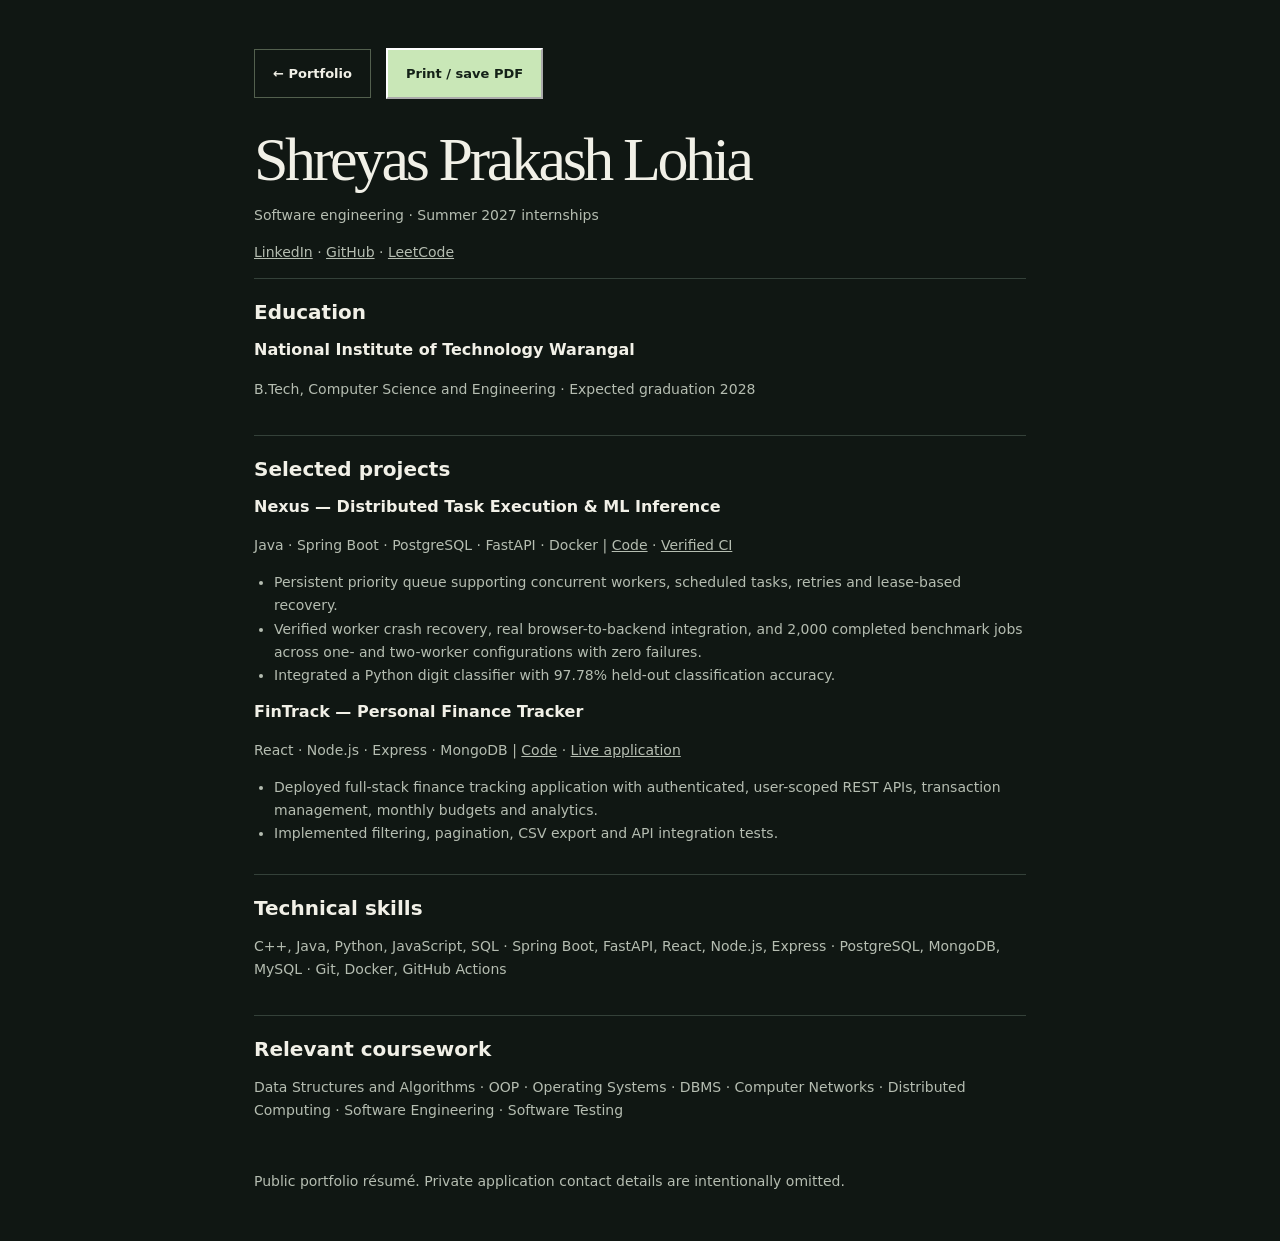
==== public/resume.html @ 27f72481 "Build editorial engineering portfolio with custom architecture diagrams and printable resume" ====
<!doctype html>
<html lang="en"><head><meta charset="utf-8"><meta name="viewport" content="width=device-width,initial-scale=1"><title>Résumé — Shreyas Prakash Lohia</title><meta name="description" content="Public résumé of Shreyas Prakash Lohia, NIT Warangal computer science undergraduate."><link rel="icon" href="mark.svg" type="image/svg+xml"><link rel="stylesheet" href="styles.css"><script defer src="site.js"></script></head>
<body><main class="resume-page"><div class="resume-toolbar"><a class="button quiet" href="index.html">← Portfolio</a><button id="print" class="button primary" type="button" hidden>Print / save PDF</button></div>
<header><h1>Shreyas Prakash Lohia</h1><p>Software engineering · Summer 2027 internships</p><p><a href="https://www.linkedin.com/in/shreyas-prakash-lohia/">LinkedIn</a> · <a href="https://github.com/ShreyasLohiaFR">GitHub</a> · <a href="https://leetcode.com/u/Shreyas_Lohia/">LeetCode</a></p></header>
<section><h2>Education</h2><h3>National Institute of Technology Warangal</h3><p>B.Tech, Computer Science and Engineering · Expected graduation 2028</p></section>
<section><h2>Selected projects</h2><h3>Nexus — Distributed Task Execution &amp; ML Inference</h3><p>Java · Spring Boot · PostgreSQL · FastAPI · Docker | <a href="https://github.com/ShreyasLohiaFR/Nexus-Distributed-Task-Execution-ML-Inference-Platform">Code</a> · <a href="https://github.com/ShreyasLohiaFR/Nexus-Distributed-Task-Execution-ML-Inference-Platform/actions/runs/45387632217">Verified CI</a></p><ul><li>Persistent priority queue supporting concurrent workers, scheduled tasks, retries and lease-based recovery.</li><li>Verified worker crash recovery, real browser-to-backend integration, and 2,000 completed benchmark jobs across one- and two-worker configurations with zero failures.</li><li>Integrated a Python digit classifier with 97.78% held-out classification accuracy.</li></ul><h3>FinTrack — Personal Finance Tracker</h3><p>React · Node.js · Express · MongoDB | <a href="https://github.com/ShreyasLohiaFR/Fintrack">Code</a> · <a href="https://fintrack-tn0w.onrender.com/">Live application</a></p><ul><li>Deployed full-stack finance tracking application with authenticated, user-scoped REST APIs, transaction management, monthly budgets and analytics.</li><li>Implemented filtering, pagination, CSV export and API integration tests.</li></ul></section>
<section><h2>Technical skills</h2><p>C++, Java, Python, JavaScript, SQL · Spring Boot, FastAPI, React, Node.js, Express · PostgreSQL, MongoDB, MySQL · Git, Docker, GitHub Actions</p></section>
<section><h2>Relevant coursework</h2><p>Data Structures and Algorithms · OOP · Operating Systems · DBMS · Computer Networks · Distributed Computing · Software Engineering · Software Testing</p></section>
<p>Public portfolio résumé. Private application contact details are intentionally omitted.</p></main></body></html>
---- public/styles.css ----
:root {
  color-scheme: dark;
  --background: #101713;
  --surface: #172019;
  --ink: #f1f0e7;
  --muted: #b5bdb1;
  --accent: #c9e7b7;
  --line: #344139;
  --mono: "SFMono-Regular", Consolas, "Liberation Mono", monospace;
  --serif: Georgia, "Times New Roman", serif;
  --sans: system-ui, -apple-system, BlinkMacSystemFont, "Segoe UI", sans-serif;
}
* { box-sizing: border-box; }
html { scroll-behavior: smooth; scroll-padding-top: 95px; }
body { margin: 0; background: var(--background); color: var(--ink); font: 16px/1.65 var(--sans); }
a { color: inherit; text-decoration: none; }
a:focus-visible, button:focus-visible { outline: 2px solid var(--accent); outline-offset: 5px; }
a:hover { color: var(--accent); }
.skip { position: absolute; top: -70px; left: 16px; z-index: 5; background: var(--accent); color: #142117; padding: 10px; }
.skip:focus { top: 10px; }
.shell { width: min(1180px, calc(100% - 96px)); margin-inline: auto; }
.site-header { width: min(1180px, calc(100% - 96px)); margin: auto; min-height: 88px; display: flex; justify-content: space-between; align-items: center; border-bottom: 1px solid var(--line); gap: 24px; }
.wordmark { display: flex; align-items: center; gap: 14px; }
.monogram { display: grid; place-content: center; width: 47px; height: 47px; border: 1px solid #768b70; font: bold 28px/1 var(--serif); letter-spacing: -2px; color: var(--accent); display: flex; align-items: center; justify-content: center; }
.monogram span { color: #f1f0e7; }
.wordmark-text { font-size: 14px; font-weight: 650; line-height: 1.5; }
.wordmark-text small { display: block; font-size: 11px; font-weight: 400; color: var(--muted); }
nav { display: flex; align-items: center; gap: 30px; font-size: 13px; }
nav a { transition: color .2s; white-space: nowrap; }
.resume-link { border: 1px solid var(--line); padding: 8px 15px; }
.hero { min-height: 680px; display: grid; grid-template-columns: 1.15fr .85fr; align-items: center; gap: 55px; padding-block: 75px; }
.kicker { display: flex; align-items: center; gap: 9px; color: var(--accent); font: 11px/1.5 var(--mono); letter-spacing: .14em; margin: 0 0 25px; }
.availability-dot, .tiny-dot { display: inline-block; flex-shrink: 0; width: 7px; height: 7px; background: var(--accent); border-radius: 50%; box-shadow: 0 0 12px #bddba16b; }
h1, h2 { font-family: var(--serif); font-weight: 400; letter-spacing: -.055em; line-height: .98; margin: 0; }
h1 { font-size: clamp(66px, 7.25vw, 112px); }
h2 { font-size: clamp(48px, 5.1vw, 76px); }
h1 em, h2 em { color: var(--accent); font-weight: 400; }
.hero-sub { max-width: 540px; font-size: clamp(17px, 1.5vw, 21px); line-height: 1.65; color: var(--muted); margin: 32px 0; }
.hero-actions { display: flex; flex-wrap: wrap; gap: 14px; }
.button { display: inline-flex; align-items: center; justify-content: space-between; gap: 24px; padding: 13px 18px; min-height: 49px; font-size: 13px; font-weight: 600; transition: background .22s, color .22s, transform .22s; }
.button:hover { transform: translateY(-2px); }
.button.primary { background: var(--accent); color: #142117; }
.button.primary:hover { background: #e0f3d3; }
.button.quiet { border: 1px solid #53604e; }
.button.quiet:hover { background: #233026; }
.hero-meta { display: flex; flex-wrap: wrap; gap: 10px 24px; font: 11px/1.6 var(--mono); color: var(--muted); margin-top: 37px; }
.hero-art { border: 1px solid var(--line); background: #131f17; box-shadow: 16px 16px 0 #172119; }
.art-head, .art-foot, .visual-top, .visual-bottom { display: flex; justify-content: space-between; align-items: center; gap: 10px; font: 10px/1.5 var(--mono); letter-spacing: .09em; padding: 15px 18px; color: #acc1a8; }
.art-head { border-bottom: 1px solid var(--line); }
.art-foot { border-top: 1px solid var(--line); }
.hero-art svg, .project-visual svg { display: block; width: 100%; height: auto; }
.signal { animation: pulse 3s ease-in-out infinite; }
.signal-delay { animation-delay: 1.2s; }
@keyframes pulse { 50% { opacity: .3; } }
.work { padding: 80px 0 70px; border-top: 1px solid var(--line); }
.section-heading { display: grid; grid-template-columns: 1fr 300px; align-items: end; gap: 30px; margin-bottom: 54px; }
.section-heading > p { color: var(--muted); margin: 0 0 5px; }
.project { display: grid; grid-template-columns: 1fr 1.04fr; gap: 52px; align-items: center; padding: 40px 0 48px; border-top: 1px solid var(--line); }
.project + .project { margin-top: 10px; }
.project-index { color: var(--muted); font: 11px/1.5 var(--mono); letter-spacing: .12em; margin-bottom: 19px; }
.project-index span { color: var(--accent); }
.project h3 { font: 400 51px/1 var(--serif); letter-spacing: -.05em; margin: 0 0 10px; }
.project-lead { font-weight: 650; color: var(--ink) !important; margin: 0 0 16px !important; }
.project p { color: var(--muted); margin: 10px 0; font-size: 15px; }
.metrics { display: grid; grid-template-columns: 1fr .78fr 1fr; border-block: 1px solid var(--line); margin: 27px 0 10px; padding: 16px 0; gap: 15px; }
.metrics strong { display: block; font: 400 clamp(25px, 3vw, 39px)/1.2 var(--serif); color: var(--accent); letter-spacing: -.04em; }
.metrics span { display: block; font-size: 10px; line-height: 1.5; color: var(--muted); margin-top: 6px; }
.evidence { font-size: 11px !important; line-height: 1.6; }
.stack { display: flex; flex-wrap: wrap; list-style: none; padding: 0; gap: 6px; margin: 23px 0; }
.stack li { border: 1px solid var(--line); color: var(--muted); font: 10px/1.2 var(--mono); padding: 7px 9px; }
.project-links { display: flex; flex-wrap: wrap; gap: 12px 24px; }
.project-links a, .contact-links a { color: var(--accent); font-size: 14px; border-bottom: 1px solid #75926b; padding-bottom: 4px; transition: border-color .2s; }
.project-links a:hover, .contact-links a:hover { border-color: var(--ink); color: var(--ink); }
.project-visual { border: 1px solid #3a5363; overflow: hidden; transition: transform .3s, border-color .3s; }
.project-visual:hover { transform: translateY(-4px); border-color: #7397ad; }
.nexus-visual { background: #101d28; }
.nexus-visual .visual-top, .nexus-visual .visual-bottom { color: #abc6dc; border-color: #354d60; }
.finance-visual { background: #211c15; border-color: #66523a; }
.finance-visual .visual-top, .finance-visual .visual-bottom { color: #d3bb90; border-color: #66523a; }
.visual-top { border-bottom: 1px solid; }
.visual-bottom { border-top: 1px solid; justify-content: flex-start; letter-spacing: .01em; }
.visual-bottom a { margin-left: auto; font-size: 16px; }
.about { border-top: 1px solid var(--line); padding: 80px 0; display: grid; grid-template-columns: 1fr 1fr; gap: 80px; }
.about-text { max-width: 485px; margin: 28px 0 0; color: var(--muted); }
.detail { border-top: 1px solid var(--line); padding: 17px 0 20px; }
.detail:last-child { border-bottom: 1px solid var(--line); }
.detail span { font: 10px/1.5 var(--mono); color: var(--accent); letter-spacing: .12em; }
.detail h3 { font-size: 19px; font-weight: 600; margin: 6px 0 0; }
.detail p { font-size: 14px; margin: 6px 0 0; color: var(--muted); }
.contact { border-block: 1px solid var(--line); padding: 76px 0; }
.contact p:not(.kicker) { color: var(--muted); margin: 26px 0; }
.contact-links { display: flex; flex-wrap: wrap; gap: 14px 30px; }
.footer { display: flex; align-items: center; justify-content: space-between; gap: 20px; padding: 25px 0; font-size: 11px; color: var(--muted); }
.reveal.ready { opacity: 0; transform: translateY(18px); transition: opacity .65s ease, transform .65s ease; }
.reveal.ready.visible { opacity: 1; transform: translateY(0); }
.resume-page { max-width: 820px; margin: 48px auto; padding: 0 24px; }
.resume-page h1 { font-size: clamp(37px, 6vw, 62px); }
.resume-page h2 { font: 600 20px/1.3 var(--sans); letter-spacing: 0; margin-bottom: 12px; }
.resume-page h3 { font-size: 16px; margin: 12px 0 3px; }
.resume-page p, .resume-page li { color: var(--muted); font-size: 14px; }
.resume-page section { border-top: 1px solid var(--line); padding: 20px 0; }
.resume-page ul { padding-left: 20px; margin: 8px 0; }
.resume-page a:not(.button) { text-decoration: underline; }
.resume-toolbar { display: flex; gap: 15px; align-items: center; margin-bottom: 30px; }
button { font: inherit; cursor: pointer; }
@media (max-width: 950px) {
  .shell, .site-header { width: calc(100% - 48px); }
  .hero { gap: 32px; min-height: 570px; }
  h1 { font-size: clamp(56px, 8vw, 83px); }
  .project { gap: 30px; }
  .about { gap: 45px; }
}
@media (max-width: 720px) {
  .shell, .site-header { width: calc(100% - 36px); }
  .site-header { flex-wrap: wrap; padding: 16px 0; gap: 14px; }
  nav { gap: 19px; flex-wrap: wrap; width: 100%; }
  .resume-link { padding: 5px 9px; }
  .hero { grid-template-columns: 1fr; min-height: auto; gap: 40px; padding: 55px 0 60px; }
  h1 { font-size: clamp(54px, 13vw, 82px); }
  h2 { font-size: clamp(42px, 10vw, 63px); }
  .hero-art { max-width: 480px; box-shadow: 8px 8px 0 #172119; }
  .section-heading, .project, .about { grid-template-columns: 1fr; gap: 26px; }
  .work, .about, .contact { padding: 55px 0; }
  .section-heading { margin-bottom: 30px; }
  .project { padding: 30px 0; }
  .project h3 { font-size: 43px; }
  .hero-meta { margin-top: 24px; }
  .footer { flex-wrap: wrap; gap: 8px 15px; }
  .art-head, .art-foot, .visual-top, .visual-bottom { padding: 12px; font-size: 9px; }
}
@media (prefers-reduced-motion: reduce) {
  *, *::before, *::after { scroll-behavior: auto !important; animation-duration: .01ms !important; transition-duration: .01ms !important; }
  .reveal.ready { opacity: 1; transform: none; }
}
@media print {
  :root { color-scheme: light; --ink: #161616; --muted: #303030; --accent: #153e2c; --line: #bbb; }
  body { background: white; color: #161616; }
  .resume-toolbar { display: none; }
  .resume-page { margin: 0; padding: 0; max-width: none; }
  .resume-page h1 { font-size: 28pt; }
  .resume-page h2 { font-size: 13pt; }
  .resume-page p, .resume-page li { font-size: 10pt; }
  .resume-page section { padding: 8px 0; break-inside: avoid; }
  .resume-page h3 { font-size: 11pt; }
  @page { margin: 14mm; size: A4; }
}
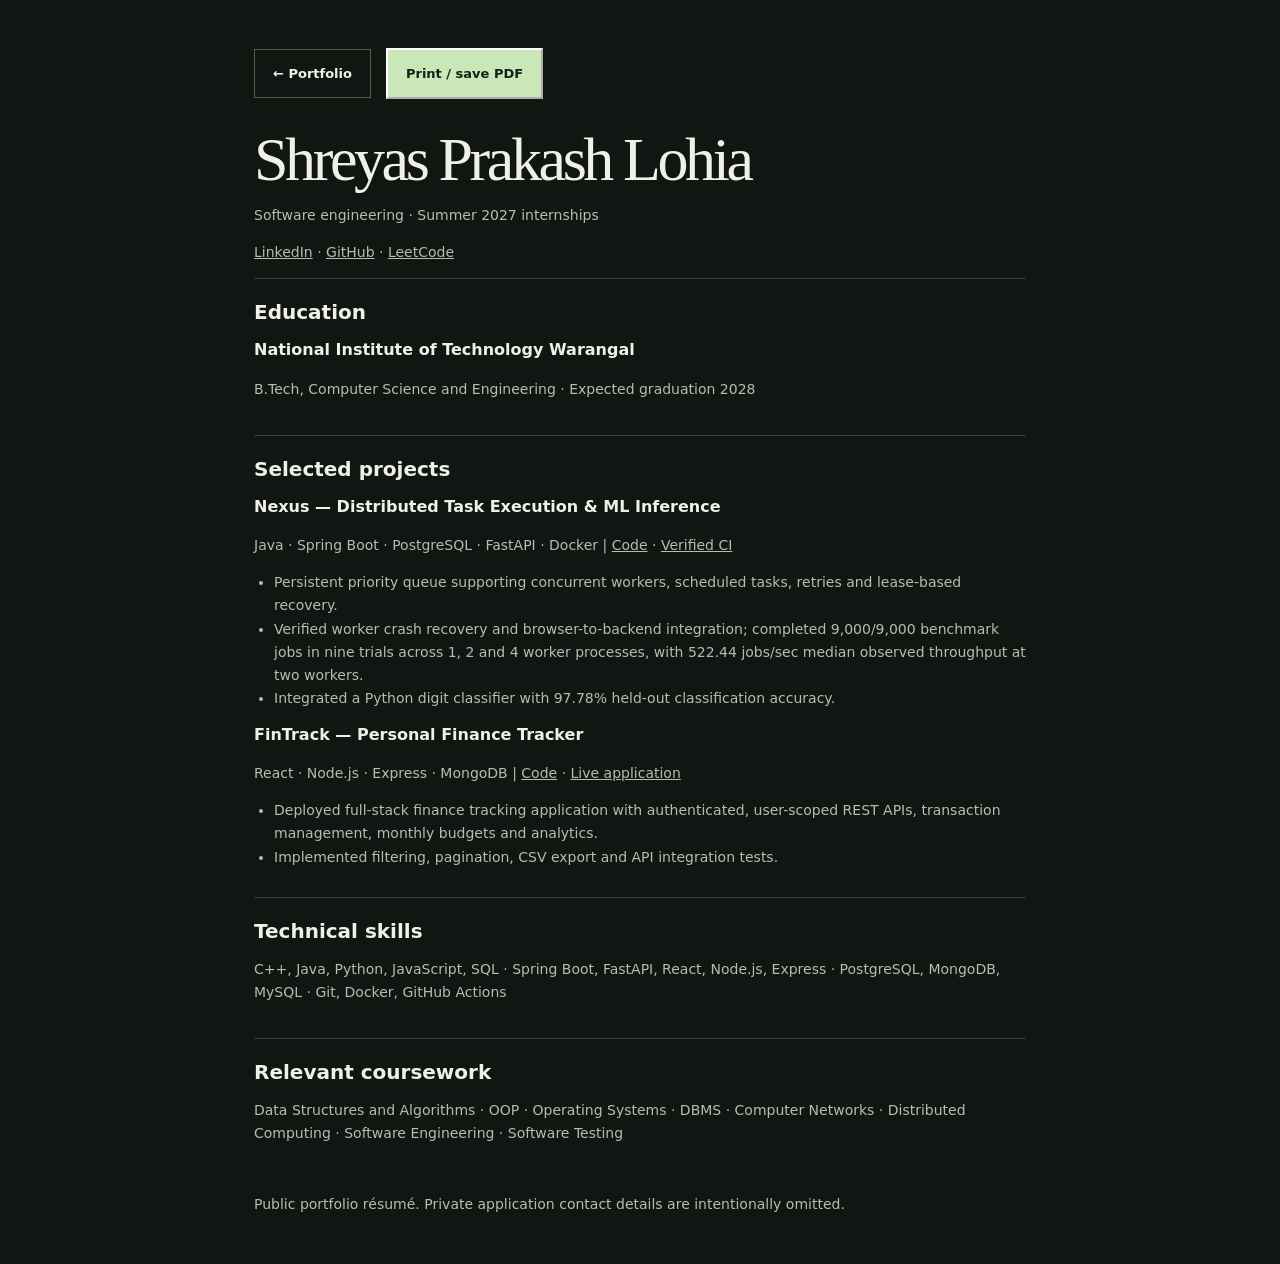
==== commit 0aa88a2f: "Align public resume with verified Nexus scaling experiment" ====
--- a/public/resume.html
+++ b/public/resume.html
@@ -1,9 +1,9 @@
 <!doctype html>
 <html lang="en"><head><meta charset="utf-8"><meta name="viewport" content="width=device-width,initial-scale=1"><title>Résumé — Shreyas Prakash Lohia</title><meta name="description" content="Public résumé of Shreyas Prakash Lohia, NIT Warangal computer science undergraduate."><link rel="icon" href="mark.svg" type="image/svg+xml"><link rel="stylesheet" href="styles.css"><script defer src="site.js"></script></head>
 <body><main class="resume-page"><div class="resume-toolbar"><a class="button quiet" href="index.html">← Portfolio</a><button id="print" class="button primary" type="button" hidden>Print / save PDF</button></div>
-<header><h1>Shreyas Prakash Lohia</h1><p>Software engineering · Summer 2027 internships</p><p><a href="https://www.linkedin.com/in/shreyas-prakash-lohia/">LinkedIn</a> · <a href="https://github.com/ShreyasLohiaFR">GitHub</a> · <a href="https://leetcode.com/u/Shreyas_Lohia/">LeetCode</a></p></header>
+<header><h1>Shreyas Prakash Lohia</h1><p>Software engineering · Summer 2027 internships</p><p><a href="https://www.linkedin.com/in/shreyas-prakash-lohia/" target="_blank" rel="noopener noreferrer">LinkedIn</a> · <a href="https://github.com/ShreyasLohiaFR" target="_blank" rel="noopener noreferrer">GitHub</a> · <a href="https://leetcode.com/u/Shreyas_Lohia/" target="_blank" rel="noopener noreferrer">LeetCode</a></p></header>
 <section><h2>Education</h2><h3>National Institute of Technology Warangal</h3><p>B.Tech, Computer Science and Engineering · Expected graduation 2028</p></section>
-<section><h2>Selected projects</h2><h3>Nexus — Distributed Task Execution &amp; ML Inference</h3><p>Java · Spring Boot · PostgreSQL · FastAPI · Docker | <a href="https://github.com/ShreyasLohiaFR/Nexus-Distributed-Task-Execution-ML-Inference-Platform">Code</a> · <a href="https://github.com/ShreyasLohiaFR/Nexus-Distributed-Task-Execution-ML-Inference-Platform/actions/runs/45387632217">Verified CI</a></p><ul><li>Persistent priority queue supporting concurrent workers, scheduled tasks, retries and lease-based recovery.</li><li>Verified worker crash recovery, real browser-to-backend integration, and 2,000 completed benchmark jobs across one- and two-worker configurations with zero failures.</li><li>Integrated a Python digit classifier with 97.78% held-out classification accuracy.</li></ul><h3>FinTrack — Personal Finance Tracker</h3><p>React · Node.js · Express · MongoDB | <a href="https://github.com/ShreyasLohiaFR/Fintrack">Code</a> · <a href="https://fintrack-tn0w.onrender.com/">Live application</a></p><ul><li>Deployed full-stack finance tracking application with authenticated, user-scoped REST APIs, transaction management, monthly budgets and analytics.</li><li>Implemented filtering, pagination, CSV export and API integration tests.</li></ul></section>
+<section><h2>Selected projects</h2><h3>Nexus — Distributed Task Execution &amp; ML Inference</h3><p>Java · Spring Boot · PostgreSQL · FastAPI · Docker | <a href="https://github.com/ShreyasLohiaFR/Nexus-Distributed-Task-Execution-ML-Inference-Platform" target="_blank" rel="noopener noreferrer">Code</a> · <a href="https://github.com/ShreyasLohiaFR/Nexus-Distributed-Task-Execution-ML-Inference-Platform/actions/runs/45570285078" target="_blank" rel="noopener noreferrer">Verified CI</a></p><ul><li>Persistent priority queue supporting concurrent workers, scheduled tasks, retries and lease-based recovery.</li><li>Verified worker crash recovery and browser-to-backend integration; completed 9,000/9,000 benchmark jobs in nine trials across 1, 2 and 4 worker processes, with 522.44 jobs/sec median observed throughput at two workers.</li><li>Integrated a Python digit classifier with 97.78% held-out classification accuracy.</li></ul><h3>FinTrack — Personal Finance Tracker</h3><p>React · Node.js · Express · MongoDB | <a href="https://github.com/ShreyasLohiaFR/Fintrack" target="_blank" rel="noopener noreferrer">Code</a> · <a href="https://fintrack-tn0w.onrender.com/" target="_blank" rel="noopener noreferrer">Live application</a></p><ul><li>Deployed full-stack finance tracking application with authenticated, user-scoped REST APIs, transaction management, monthly budgets and analytics.</li><li>Implemented filtering, pagination, CSV export and API integration tests.</li></ul></section>
 <section><h2>Technical skills</h2><p>C++, Java, Python, JavaScript, SQL · Spring Boot, FastAPI, React, Node.js, Express · PostgreSQL, MongoDB, MySQL · Git, Docker, GitHub Actions</p></section>
 <section><h2>Relevant coursework</h2><p>Data Structures and Algorithms · OOP · Operating Systems · DBMS · Computer Networks · Distributed Computing · Software Engineering · Software Testing</p></section>
 <p>Public portfolio résumé. Private application contact details are intentionally omitted.</p></main></body></html>
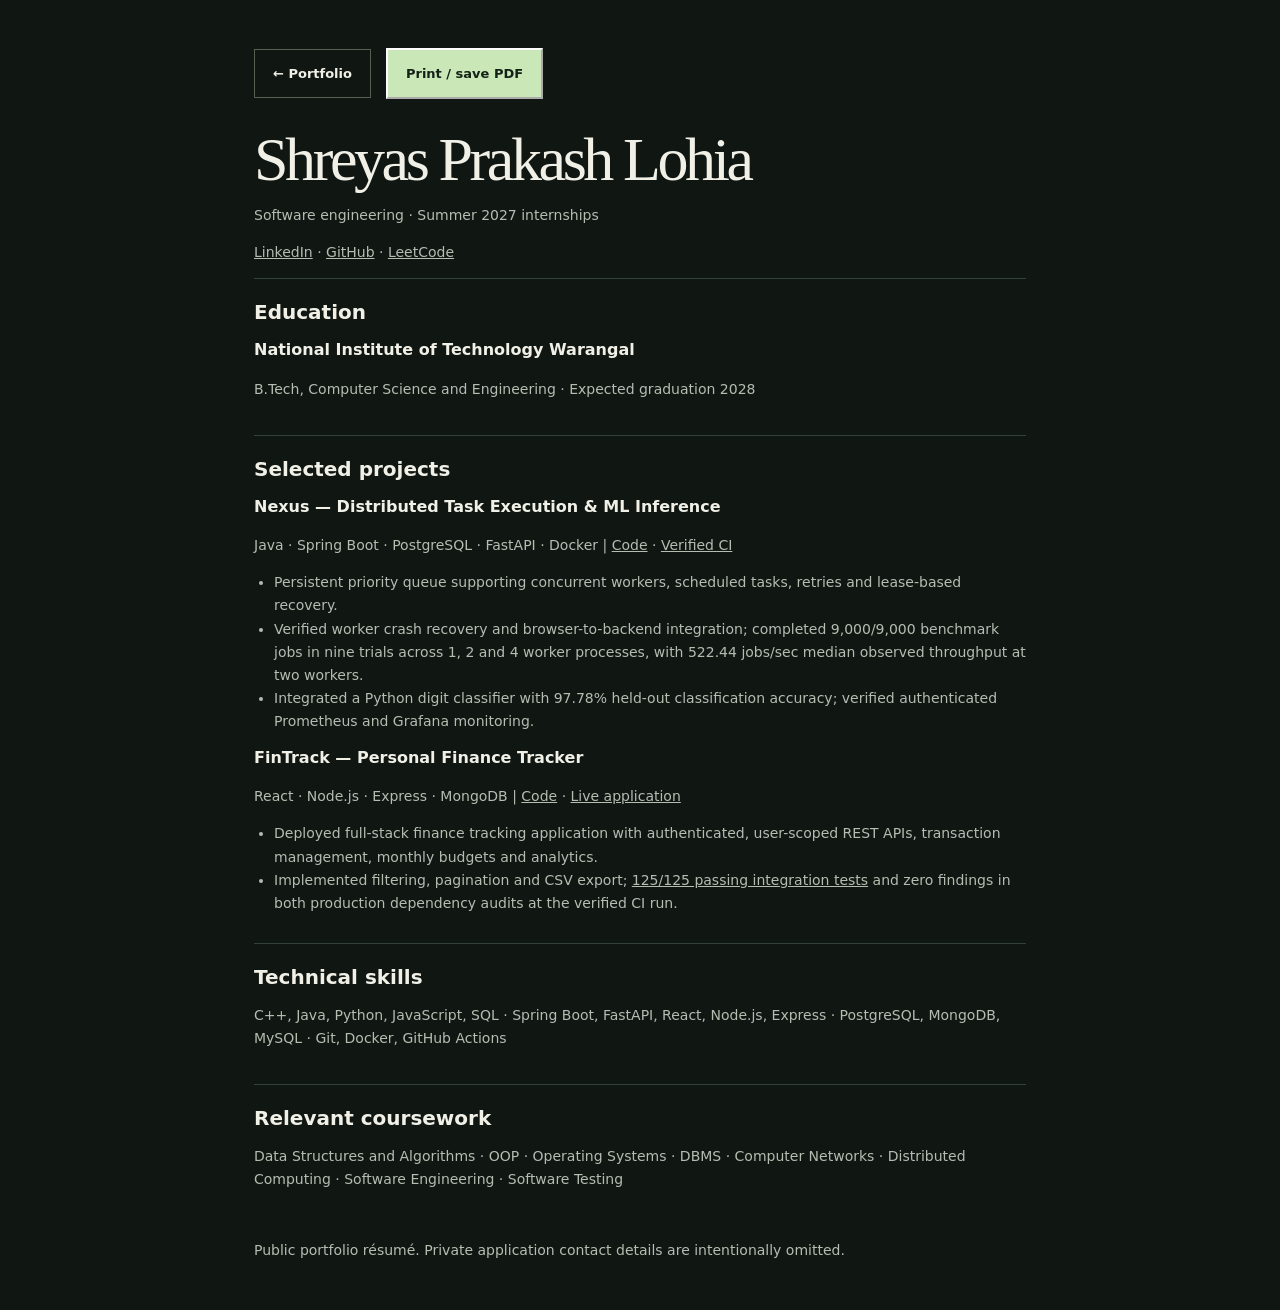
==== commit f98653f7: "Synchronize public resume with merged security and monitoring evidence" ====
--- a/public/resume.html
+++ b/public/resume.html
@@ -3,7 +3,7 @@
 <body><main class="resume-page"><div class="resume-toolbar"><a class="button quiet" href="index.html">← Portfolio</a><button id="print" class="button primary" type="button" hidden>Print / save PDF</button></div>
 <header><h1>Shreyas Prakash Lohia</h1><p>Software engineering · Summer 2027 internships</p><p><a href="https://www.linkedin.com/in/shreyas-prakash-lohia/" target="_blank" rel="noopener noreferrer">LinkedIn</a> · <a href="https://github.com/ShreyasLohiaFR" target="_blank" rel="noopener noreferrer">GitHub</a> · <a href="https://leetcode.com/u/Shreyas_Lohia/" target="_blank" rel="noopener noreferrer">LeetCode</a></p></header>
 <section><h2>Education</h2><h3>National Institute of Technology Warangal</h3><p>B.Tech, Computer Science and Engineering · Expected graduation 2028</p></section>
-<section><h2>Selected projects</h2><h3>Nexus — Distributed Task Execution &amp; ML Inference</h3><p>Java · Spring Boot · PostgreSQL · FastAPI · Docker | <a href="https://github.com/ShreyasLohiaFR/Nexus-Distributed-Task-Execution-ML-Inference-Platform" target="_blank" rel="noopener noreferrer">Code</a> · <a href="https://github.com/ShreyasLohiaFR/Nexus-Distributed-Task-Execution-ML-Inference-Platform/actions/runs/45570285078" target="_blank" rel="noopener noreferrer">Verified CI</a></p><ul><li>Persistent priority queue supporting concurrent workers, scheduled tasks, retries and lease-based recovery.</li><li>Verified worker crash recovery and browser-to-backend integration; completed 9,000/9,000 benchmark jobs in nine trials across 1, 2 and 4 worker processes, with 522.44 jobs/sec median observed throughput at two workers.</li><li>Integrated a Python digit classifier with 97.78% held-out classification accuracy.</li></ul><h3>FinTrack — Personal Finance Tracker</h3><p>React · Node.js · Express · MongoDB | <a href="https://github.com/ShreyasLohiaFR/Fintrack" target="_blank" rel="noopener noreferrer">Code</a> · <a href="https://fintrack-tn0w.onrender.com/" target="_blank" rel="noopener noreferrer">Live application</a></p><ul><li>Deployed full-stack finance tracking application with authenticated, user-scoped REST APIs, transaction management, monthly budgets and analytics.</li><li>Implemented filtering, pagination, CSV export and API integration tests.</li></ul></section>
+<section><h2>Selected projects</h2><h3>Nexus — Distributed Task Execution &amp; ML Inference</h3><p>Java · Spring Boot · PostgreSQL · FastAPI · Docker | <a href="https://github.com/ShreyasLohiaFR/Nexus-Distributed-Task-Execution-ML-Inference-Platform" target="_blank" rel="noopener noreferrer">Code</a> · <a href="https://github.com/ShreyasLohiaFR/Nexus-Distributed-Task-Execution-ML-Inference-Platform/actions/runs/45570285078" target="_blank" rel="noopener noreferrer">Verified CI</a></p><ul><li>Persistent priority queue supporting concurrent workers, scheduled tasks, retries and lease-based recovery.</li><li>Verified worker crash recovery and browser-to-backend integration; completed 9,000/9,000 benchmark jobs in nine trials across 1, 2 and 4 worker processes, with 522.44 jobs/sec median observed throughput at two workers.</li><li>Integrated a Python digit classifier with 97.78% held-out classification accuracy; verified authenticated Prometheus and Grafana monitoring.</li></ul><h3>FinTrack — Personal Finance Tracker</h3><p>React · Node.js · Express · MongoDB | <a href="https://github.com/ShreyasLohiaFR/Fintrack" target="_blank" rel="noopener noreferrer">Code</a> · <a href="https://fintrack-tn0w.onrender.com/" target="_blank" rel="noopener noreferrer">Live application</a></p><ul><li>Deployed full-stack finance tracking application with authenticated, user-scoped REST APIs, transaction management, monthly budgets and analytics.</li><li>Implemented filtering, pagination and CSV export; <a href="https://github.com/ShreyasLohiaFR/Fintrack/actions/runs/45575247634" target="_blank" rel="noopener noreferrer">125/125 passing integration tests</a> and zero findings in both production dependency audits at the verified CI run.</li></ul></section>
 <section><h2>Technical skills</h2><p>C++, Java, Python, JavaScript, SQL · Spring Boot, FastAPI, React, Node.js, Express · PostgreSQL, MongoDB, MySQL · Git, Docker, GitHub Actions</p></section>
 <section><h2>Relevant coursework</h2><p>Data Structures and Algorithms · OOP · Operating Systems · DBMS · Computer Networks · Distributed Computing · Software Engineering · Software Testing</p></section>
 <p>Public portfolio résumé. Private application contact details are intentionally omitted.</p></main></body></html>
